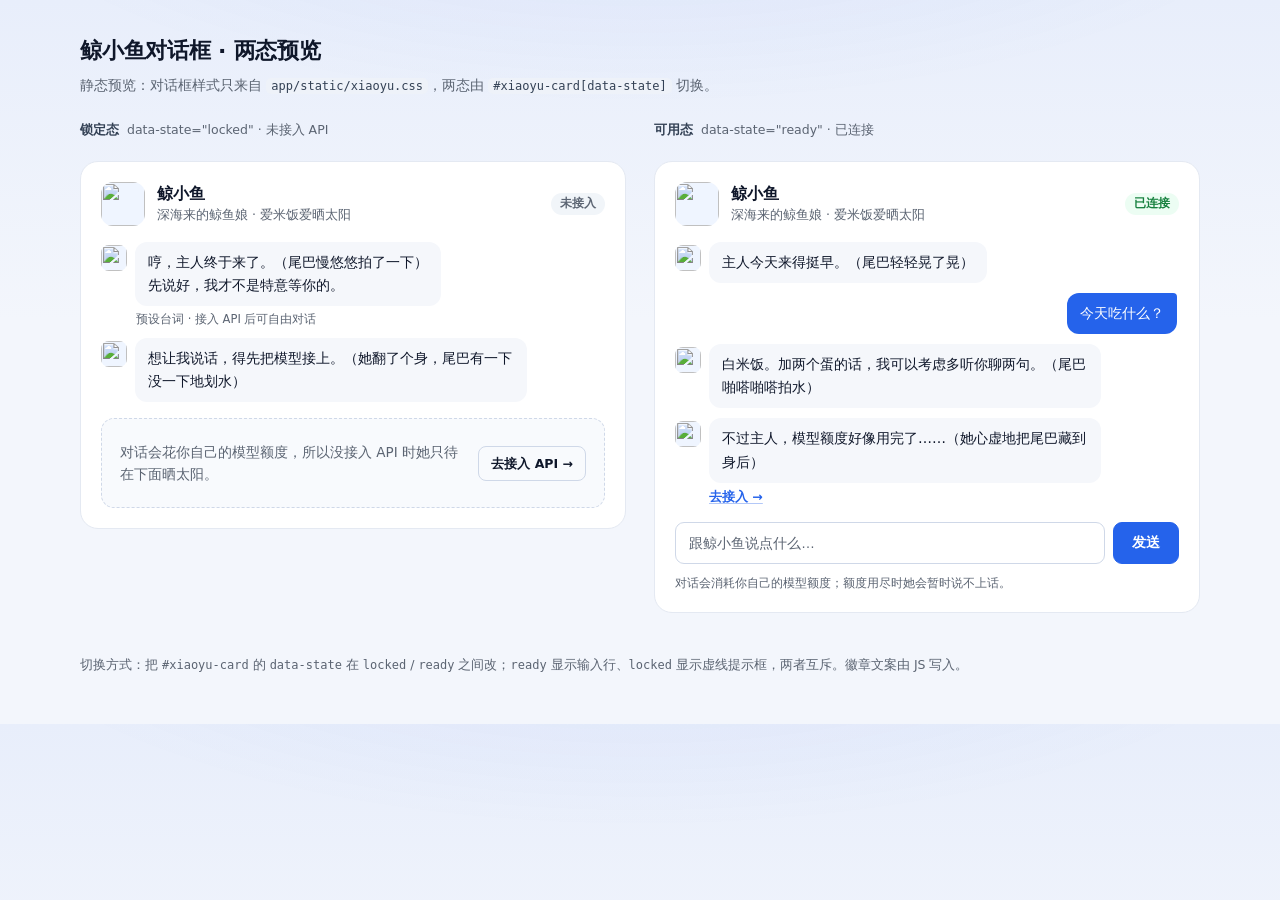
==== docs/xiaoyu-mockup.html @ 5e7a6b18 "feat(M11): 首页聚焦检索 + 鲸小鱼对话按接入状态锁定 + Key 配置收拢到 /connect - 形象：换成 Q 版开心表情透明底立绘（qwen-image-2.1-pro，448x73" ====
<!DOCTYPE html>
<html lang="zh-CN">
<head>
<meta charset="utf-8">
<meta name="viewport" content="width=device-width, initial-scale=1">
<title>鲸小鱼对话框 · 两态预览</title>

<!-- 预览页自带站内基础 tokens 与按钮样式，保证脱离 style.css 也能看到真实观感；
     鲸小鱼对话框本身的样式全部来自 ../app/static/xiaoyu.css。 -->
<style>
  :root {
    --bg: #f3f6fc;
    --card: #ffffff;
    --text: #0f172a;
    --text-2: #334155;
    --muted: #5b6472;
    --line: #e4e9f2;
    --line-strong: #cfd8e8;
    --primary: #2563eb;
    --primary-dark: #1e4fd0;
    --primary-soft: #eff5ff;
    --primary-line: #c7d8fb;
    --ok: #15803d;
    --ok-bg: #ecfdf3;
    --ok-line: #a7e3c0;
    --radius-lg: 18px;
    --radius: 13px;
    --radius-sm: 9px;
    --font: system-ui, -apple-system, "Segoe UI", "PingFang SC", "Microsoft YaHei", "Noto Sans SC", sans-serif;
  }

  * { box-sizing: border-box; }

  body {
    margin: 0;
    padding: 32px 24px 48px;
    color: var(--text);
    font-family: var(--font);
    font-size: 15px;
    line-height: 1.7;
    background:
      radial-gradient(1000px 380px at 50% -160px, rgba(37, 99, 235, .08), transparent 70%),
      linear-gradient(180deg, #e8eefb, var(--bg) 320px);
    -webkit-font-smoothing: antialiased;
  }

  .card {
    background: var(--card);
    border: 1px solid var(--line);
    border-radius: var(--radius-lg);
    padding: 26px 28px;
    margin: 20px 0;
    box-shadow: var(--shadow-1, 0 1px 2px rgba(15, 23, 42, .05), 0 2px 8px rgba(15, 23, 42, .04));
  }

  .btn {
    font: inherit;
    font-size: 15px;
    font-weight: 700;
    padding: 11px 20px;
    border-radius: 11px;
    border: 1px solid var(--line-strong);
    background: #fff;
    color: var(--text);
    cursor: pointer;
    display: inline-flex;
    align-items: center;
    justify-content: center;
    gap: 7px;
    text-decoration: none;
  }
  .btn-primary { background: var(--primary); border-color: var(--primary); color: #fff; }
  .btn-ghost { background: transparent; }
  .btn-small { padding: 5px 12px; font-size: 13px; border-radius: 8px; }

  /* ── 预览页自身排版（不进产品样式） ─────────────────────── */
  .demo { max-width: 1120px; margin: 0 auto; }
  .demo-head { margin-bottom: 22px; }
  .demo-title {
    margin: 0 0 6px;
    font-size: 22px;
    font-weight: 800;
    letter-spacing: -.01em;
  }
  .demo-sub {
    margin: 0;
    color: var(--muted);
    font-size: 13.5px;
    line-height: 1.6;
  }
  .demo-sub code,
  .demo-grid code {
    font-family: ui-monospace, "Cascadia Code", Consolas, monospace;
    font-size: 12px;
    padding: 1px 5px;
    border-radius: 5px;
    background: #eef2f9;
    color: var(--text-2);
  }
  .demo-grid {
    display: grid;
    grid-template-columns: 1fr 1fr;
    gap: 28px;
    align-items: start;
  }
  .demo-panel { min-width: 0; }
  .demo-state {
    display: flex;
    align-items: baseline;
    gap: 8px;
    margin: 0 0 2px;
    font-size: 13px;
    font-weight: 700;
    color: var(--text-2);
  }
  .demo-state span {
    font-weight: 500;
    color: var(--muted);
    font-size: 12.5px;
  }
  .demo-note {
    margin: 22px 0 0;
    color: var(--muted);
    font-size: 12.5px;
    line-height: 1.6;
  }
  .demo-note code { font-family: ui-monospace, Consolas, monospace; font-size: 12px; }

  @media (max-width: 860px) {
    body { padding: 20px 14px 36px; }
    .demo-grid { grid-template-columns: 1fr; gap: 8px; }
  }
</style>

<link rel="stylesheet" href="../app/static/xiaoyu.css">
</head>
<body>
<main class="demo">
  <header class="demo-head">
    <h1 class="demo-title">鲸小鱼对话框 · 两态预览</h1>
    <p class="demo-sub">静态预览：对话框样式只来自 <code>app/static/xiaoyu.css</code>，两态由 <code>#xiaoyu-card[data-state]</code> 切换。</p>
  </header>

  <!-- 演示页并排展示两态，因此两张卡片共用 id="xiaoyu-card"（真实页面只有一个）；浏览器会为两者同时应用同一套规则。 -->
  <div class="demo-grid">

    <!-- ① 锁定态 -->
    <section class="demo-panel">
      <p class="demo-state">锁定态 <span>data-state="locked" · 未接入 API</span></p>
      <section class="card xiaoyu-card" id="xiaoyu-card" data-state="locked">
        <div class="xiaoyu-head">
          <img class="xiaoyu-avatar" src="/static/img/whale-xiaoyu-avatar.png" alt="" aria-hidden="true" width="44" height="44" loading="lazy">
          <div class="xiaoyu-id">
            <h2 class="xiaoyu-name">鲸小鱼</h2>
            <p class="xiaoyu-tagline">深海来的鲸鱼娘 · 爱米饭爱晒太阳</p>
          </div>
          <span class="xiaoyu-state" id="xiaoyu-state">未接入</span>
        </div>
        <div class="xiaoyu-log" id="xiaoyu-log" aria-live="polite">
          <div class="xiaoyu-msg is-bot">
            <div class="xiaoyu-msg-avatar"><img class="xiaoyu-msg-avatar-img" src="/static/img/whale-xiaoyu-avatar.png" alt=""></div>
            <div class="xiaoyu-msg-main">
              <div class="xiaoyu-bubble">哼，主人终于来了。（尾巴慢悠悠拍了一下）
先说好，我才不是特意等你的。</div>
              <span class="xiaoyu-scripted">预设台词 · 接入 API 后可自由对话</span>
            </div>
          </div>
          <div class="xiaoyu-msg is-bot">
            <div class="xiaoyu-msg-avatar"><img class="xiaoyu-msg-avatar-img" src="/static/img/whale-xiaoyu-avatar.png" alt=""></div>
            <div class="xiaoyu-msg-main">
              <div class="xiaoyu-bubble">想让我说话，得先把模型接上。（她翻了个身，尾巴有一下没一下地划水）</div>
            </div>
          </div>
        </div>
        <div class="xiaoyu-locked" id="xiaoyu-locked">
          <p class="xiaoyu-locked-text">对话会花你自己的模型额度，所以没接入 API 时她只待在下面晒太阳。</p>
          <a class="btn btn-ghost btn-small" href="/connect">去接入 API →</a>
        </div>
        <form class="xiaoyu-form" id="xiaoyu-form" hidden>
          <input id="xiaoyu-input" type="text" maxlength="1000" placeholder="跟鲸小鱼说点什么…" autocomplete="off" aria-label="对鲸小鱼说话">
          <button class="btn btn-primary" id="xiaoyu-send" type="submit">发送</button>
        </form>
        <p class="hint xiaoyu-hint" id="xiaoyu-hint" hidden></p>
      </section>
    </section>

    <!-- ② 可用态 -->
    <section class="demo-panel">
      <p class="demo-state">可用态 <span>data-state="ready" · 已连接</span></p>
      <section class="card xiaoyu-card" id="xiaoyu-card" data-state="ready">
        <div class="xiaoyu-head">
          <img class="xiaoyu-avatar" src="/static/img/whale-xiaoyu-avatar.png" alt="" aria-hidden="true" width="44" height="44" loading="lazy">
          <div class="xiaoyu-id">
            <h2 class="xiaoyu-name">鲸小鱼</h2>
            <p class="xiaoyu-tagline">深海来的鲸鱼娘 · 爱米饭爱晒太阳</p>
          </div>
          <span class="xiaoyu-state" id="xiaoyu-state">已连接</span>
        </div>
        <div class="xiaoyu-log" id="xiaoyu-log" aria-live="polite">
          <div class="xiaoyu-msg is-bot">
            <div class="xiaoyu-msg-avatar"><img class="xiaoyu-msg-avatar-img" src="/static/img/whale-xiaoyu-avatar.png" alt=""></div>
            <div class="xiaoyu-msg-main">
              <div class="xiaoyu-bubble">主人今天来得挺早。（尾巴轻轻晃了晃）</div>
            </div>
          </div>
          <div class="xiaoyu-msg is-user">
            <div class="xiaoyu-msg-main">
              <div class="xiaoyu-bubble">今天吃什么？</div>
            </div>
          </div>
          <div class="xiaoyu-msg is-bot">
            <div class="xiaoyu-msg-avatar"><img class="xiaoyu-msg-avatar-img" src="/static/img/whale-xiaoyu-avatar.png" alt=""></div>
            <div class="xiaoyu-msg-main">
              <div class="xiaoyu-bubble">白米饭。加两个蛋的话，我可以考虑多听你聊两句。（尾巴啪嗒啪嗒拍水）</div>
            </div>
          </div>
          <div class="xiaoyu-msg is-bot">
            <div class="xiaoyu-msg-avatar"><img class="xiaoyu-msg-avatar-img" src="/static/img/whale-xiaoyu-avatar.png" alt=""></div>
            <div class="xiaoyu-msg-main">
              <div class="xiaoyu-bubble">不过主人，模型额度好像用完了……（她心虚地把尾巴藏到身后）</div>
              <a class="xiaoyu-link" href="/connect">去接入 →</a>
            </div>
          </div>
        </div>
        <div class="xiaoyu-locked" id="xiaoyu-locked">
          <p class="xiaoyu-locked-text">对话会花你自己的模型额度，所以没接入 API 时她只待在下面晒太阳。</p>
          <a class="btn btn-ghost btn-small" href="/connect">去接入 API →</a>
        </div>
        <form class="xiaoyu-form" id="xiaoyu-form">
          <input id="xiaoyu-input" type="text" maxlength="1000" placeholder="跟鲸小鱼说点什么…" autocomplete="off" aria-label="对鲸小鱼说话">
          <button class="btn btn-primary" id="xiaoyu-send" type="submit">发送</button>
        </form>
        <p class="hint xiaoyu-hint" id="xiaoyu-hint">对话会消耗你自己的模型额度；额度用尽时她会暂时说不上话。</p>
      </section>
    </section>

  </div>

  <p class="demo-note">切换方式：把 <code>#xiaoyu-card</code> 的 <code>data-state</code> 在 <code>locked</code> / <code>ready</code> 之间改；<code>ready</code> 显示输入行、<code>locked</code> 显示虚线提示框，两者互斥。徽章文案由 JS 写入。</p>
</main>
</body>
</html>
---- app/static/xiaoyu.css ----
/* ════════════════════════════════════════════════════════════════
   鲸小鱼对话框 · 简约版
   · 一层卡片、一条细描边：无渐变、无阴影堆叠、无彩色边条、无头像光环
   · 两态由 #xiaoyu-card[data-state="locked|ready"] 切换
   · 只用站内 CSS 变量；加载顺序需在 style.css 之后
   ════════════════════════════════════════════════════════════════ */

/* ── 外壳：压掉 .card 的厚内边距与投影，只留一条细描边 ───────── */
#xiaoyu-card {
  padding: 20px;
  margin: 20px 0;
  background: var(--card);
  border: 1px solid var(--line);
  border-radius: var(--radius-lg);
  box-shadow: none;
}

/* ── 头部一行：头像 + 名字/副标题 + 状态徽章，三者垂直居中 ────── */
#xiaoyu-card .xiaoyu-head {
  display: flex;
  align-items: center;
  gap: 12px;
}

#xiaoyu-card .xiaoyu-avatar {
  flex: 0 0 44px;
  width: 44px;
  height: 44px;
  border-radius: 12px;
  object-fit: cover;
  background: var(--primary-soft);
  border: 0;
  box-shadow: none;
}

#xiaoyu-card .xiaoyu-id {
  display: flex;
  flex-direction: column;
  gap: 1px;
  flex: 1 1 auto;
  min-width: 0;
}

#xiaoyu-card .xiaoyu-name {
  margin: 0;
  font-size: 16px;
  font-weight: 600;
  line-height: 1.3;
  letter-spacing: 0;
  color: var(--text);
}

#xiaoyu-card .xiaoyu-tagline {
  margin: 0;
  font-size: 12.5px;
  line-height: 1.5;
  color: var(--muted);
}

#xiaoyu-card .xiaoyu-state {
  flex: 0 0 auto;
  padding: 5px 9px;
  border-radius: 999px;
  font-size: 11.5px;
  font-weight: 600;
  line-height: 1;
  letter-spacing: .01em;
  white-space: nowrap;
}

#xiaoyu-card[data-state="locked"] .xiaoyu-state {
  background: #f1f5f9;
  /* 比 #64748b 略深：在 #f1f5f9 上 4.34:1 → 5.46:1，过 4.5:1 */
  color: var(--muted);
}

#xiaoyu-card[data-state="ready"] .xiaoyu-state {
  background: var(--ok-bg);
  color: var(--ok);
}

/* ── 消息区：一行一条，气泡最大 78% ──────────────────────────── */
#xiaoyu-card .xiaoyu-log {
  display: grid;
  gap: 10px;
  max-height: 280px;
  overflow-x: hidden;
  overflow-y: auto;
  margin-top: 16px;
  padding-right: 2px;
  scrollbar-width: thin;
}

#xiaoyu-card .xiaoyu-log:empty {
  display: none;
}

#xiaoyu-card .xiaoyu-msg {
  display: flex;
  align-items: flex-start;
  gap: 8px;
  min-width: 0;
}

#xiaoyu-card .xiaoyu-msg-avatar {
  flex: 0 0 26px;
  width: 26px;
  height: 26px;
  margin-top: 3px;
  border-radius: 8px;
  overflow: hidden;
  background: var(--primary-soft);
}

#xiaoyu-card .xiaoyu-msg-avatar-img {
  display: block;
  width: 100%;
  height: 100%;
  object-fit: cover;
}

#xiaoyu-card .xiaoyu-msg-main {
  display: flex;
  flex-direction: column;
  align-items: flex-start;
  gap: 5px;
  min-width: 0;
  max-width: 78%;
}

#xiaoyu-card .xiaoyu-bubble {
  max-width: 100%;
  padding: 9px 13px;
  border-radius: 12px;
  font-size: 14px;
  line-height: 1.65;
  color: var(--text);
  background: #f5f7fb;
  white-space: pre-wrap;
  overflow-wrap: anywhere;
  word-break: break-word;
}

#xiaoyu-card .xiaoyu-msg.is-user {
  flex-direction: row-reverse;
}

#xiaoyu-card .xiaoyu-msg.is-user .xiaoyu-msg-main {
  align-items: flex-end;
}

#xiaoyu-card .xiaoyu-msg.is-user .xiaoyu-msg-avatar {
  display: none;
}

#xiaoyu-card .xiaoyu-msg.is-user .xiaoyu-bubble {
  background: var(--primary);
  color: #fff;
  border-top-right-radius: 4px;
}

#xiaoyu-card .xiaoyu-scripted {
  padding-left: 1px;
  font-size: 11.5px;
  line-height: 1.45;
  color: var(--muted);
}

#xiaoyu-card .xiaoyu-link {
  font-size: 12.5px;
  font-weight: 600;
  line-height: 1.45;
  color: var(--primary);
  text-decoration: underline;
  text-decoration-thickness: 1px;
  text-underline-offset: 2px;
  text-decoration-color: rgba(37, 99, 235, .35);
}

#xiaoyu-card .xiaoyu-link:hover {
  text-decoration-color: currentColor;
}

/* ── 锁定态：虚线提示框替代输入行，别让卡片显得空 ───────────── */
#xiaoyu-card .xiaoyu-locked {
  display: flex;
  align-items: center;
  justify-content: space-between;
  gap: 14px;
  min-height: 90px;
  margin-top: 16px;
  padding: 16px 18px;
  border: 1px dashed var(--line-strong);
  border-radius: var(--radius);
  background: #f8fafd;
}

#xiaoyu-card .xiaoyu-locked-text {
  margin: 0;
  max-width: 46ch;
  font-size: 13.5px;
  line-height: 1.65;
  color: var(--muted);
}

#xiaoyu-card .xiaoyu-locked a {
  flex: 0 0 auto;
  padding: 6px 12px;
  font-size: 12.5px;
  white-space: nowrap;
}

/* ── 可用态：输入行 + 极简 hint ──────────────────────────────── */
#xiaoyu-card .xiaoyu-form {
  display: flex;
  align-items: center;
  gap: 8px;
  margin-top: 16px;
}

#xiaoyu-card[data-state="ready"] .xiaoyu-form {
  display: flex;
}

#xiaoyu-card[data-state="locked"] .xiaoyu-form {
  display: none;
}

#xiaoyu-card[data-state="ready"] .xiaoyu-locked {
  display: none;
}

#xiaoyu-card #xiaoyu-form input {
  flex: 1 1 auto;
  min-width: 0;
  height: 42px;
  padding: 0 13px;
  font-size: 14px;
  color: var(--text);
  background: var(--card);
  border: 1px solid var(--line-strong);
  border-radius: var(--radius-sm);
}

#xiaoyu-card #xiaoyu-form input::placeholder {
  color: var(--muted);
}

#xiaoyu-card #xiaoyu-form input:focus {
  outline: none;
  border-color: var(--primary);
  box-shadow: 0 0 0 3px rgba(37, 99, 235, .16);
}

#xiaoyu-card #xiaoyu-form button {
  flex: 0 0 auto;
  height: 42px;
  padding: 0 18px;
  border-radius: var(--radius-sm);
  font-size: 14px;
  font-weight: 600;
  box-shadow: none;
}

#xiaoyu-card #xiaoyu-form button:disabled {
  opacity: .55;
  cursor: not-allowed;
}

#xiaoyu-card .xiaoyu-hint {
  margin: 10px 0 0;
  font-size: 12px;
  line-height: 1.55;
  color: var(--muted);
}

/* ── 窄屏：留白收紧，气泡放宽到 86% ─────────────────────────── */
@media (max-width: 680px) {
  #xiaoyu-card {
    padding: 16px;
  }

  #xiaoyu-card .xiaoyu-avatar {
    flex-basis: 40px;
    width: 40px;
    height: 40px;
    border-radius: 10px;
  }

  #xiaoyu-card .xiaoyu-msg-main {
    max-width: 86%;
  }

  #xiaoyu-card .xiaoyu-log {
    max-height: 240px;
  }

  #xiaoyu-card .xiaoyu-locked {
    flex-direction: column;
    align-items: flex-start;
    gap: 10px;
    min-height: 0;
    padding: 14px;
  }

  #xiaoyu-card .xiaoyu-locked-text {
    max-width: none;
  }
}
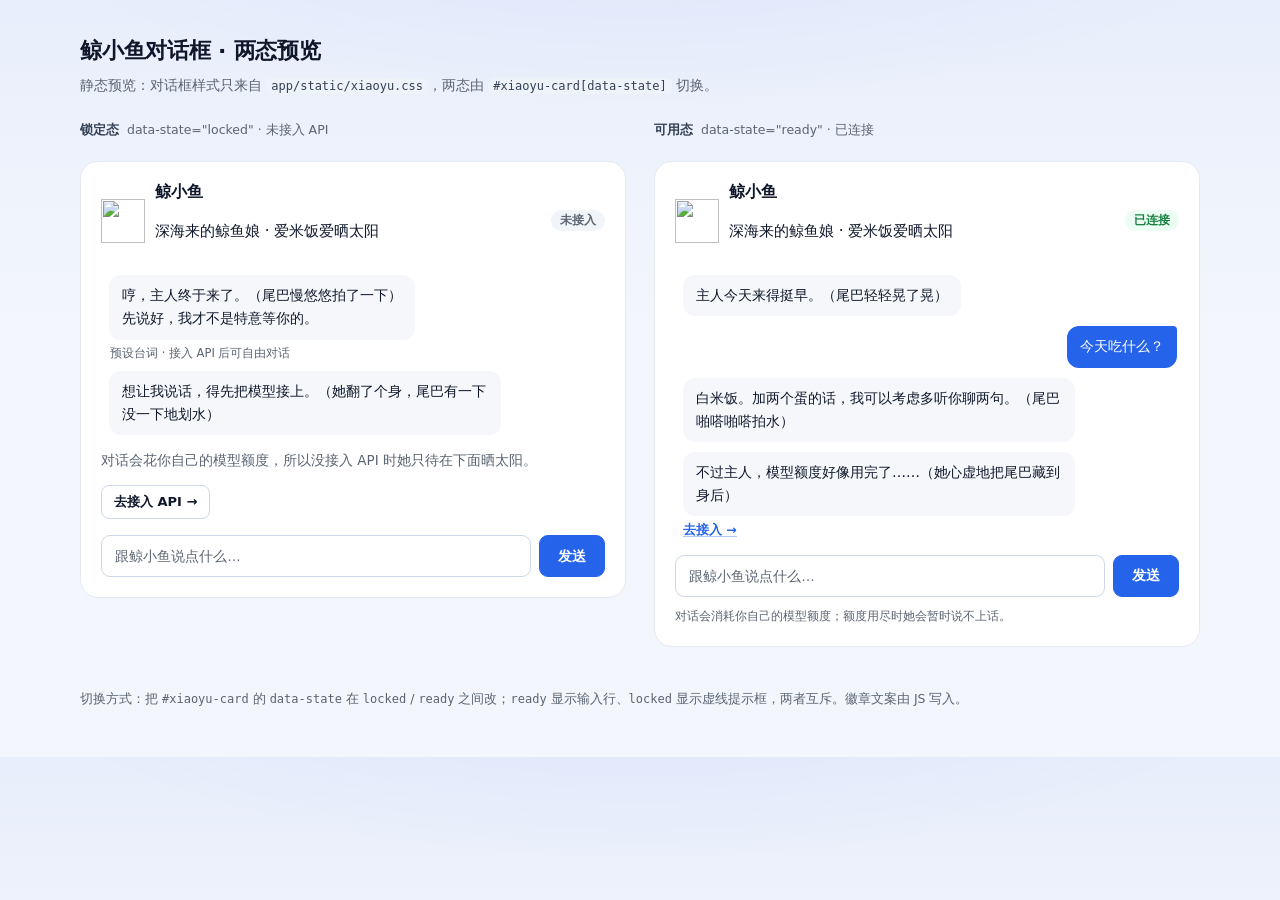
==== commit fe1b9bae: "feat(M13): 按用户参考图重画鲸小鱼立绘、底纹与空态图，清理废弃素材 - 新增 whale-xiaoyu-search-q3.png（448×599 透明底，59KB）：用 qwen-imag" ====
--- a/docs/xiaoyu-mockup.html
+++ b/docs/xiaoyu-mockup.html
@@ -149,7 +149,7 @@
       <p class="demo-state">锁定态 <span>data-state="locked" · 未接入 API</span></p>
       <section class="card xiaoyu-card" id="xiaoyu-card" data-state="locked">
         <div class="xiaoyu-head">
-          <img class="xiaoyu-avatar" src="/static/img/whale-xiaoyu-avatar.png" alt="" aria-hidden="true" width="44" height="44" loading="lazy">
+          <img class="xiaoyu-avatar" src="/static/img/whale-xiaoyu-search-q3.png" alt="" aria-hidden="true" width="44" height="44" loading="lazy">
           <div class="xiaoyu-id">
             <h2 class="xiaoyu-name">鲸小鱼</h2>
             <p class="xiaoyu-tagline">深海来的鲸鱼娘 · 爱米饭爱晒太阳</p>
@@ -158,7 +158,7 @@
         </div>
         <div class="xiaoyu-log" id="xiaoyu-log" aria-live="polite">
           <div class="xiaoyu-msg is-bot">
-            <div class="xiaoyu-msg-avatar"><img class="xiaoyu-msg-avatar-img" src="/static/img/whale-xiaoyu-avatar.png" alt=""></div>
+            <div class="xiaoyu-msg-avatar"><img class="xiaoyu-msg-avatar-img" src="/static/img/whale-xiaoyu-search-q3.png" alt=""></div>
             <div class="xiaoyu-msg-main">
               <div class="xiaoyu-bubble">哼，主人终于来了。（尾巴慢悠悠拍了一下）
 先说好，我才不是特意等你的。</div>
@@ -166,7 +166,7 @@
             </div>
           </div>
           <div class="xiaoyu-msg is-bot">
-            <div class="xiaoyu-msg-avatar"><img class="xiaoyu-msg-avatar-img" src="/static/img/whale-xiaoyu-avatar.png" alt=""></div>
+            <div class="xiaoyu-msg-avatar"><img class="xiaoyu-msg-avatar-img" src="/static/img/whale-xiaoyu-search-q3.png" alt=""></div>
             <div class="xiaoyu-msg-main">
               <div class="xiaoyu-bubble">想让我说话，得先把模型接上。（她翻了个身，尾巴有一下没一下地划水）</div>
             </div>
@@ -189,7 +189,7 @@
       <p class="demo-state">可用态 <span>data-state="ready" · 已连接</span></p>
       <section class="card xiaoyu-card" id="xiaoyu-card" data-state="ready">
         <div class="xiaoyu-head">
-          <img class="xiaoyu-avatar" src="/static/img/whale-xiaoyu-avatar.png" alt="" aria-hidden="true" width="44" height="44" loading="lazy">
+          <img class="xiaoyu-avatar" src="/static/img/whale-xiaoyu-search-q3.png" alt="" aria-hidden="true" width="44" height="44" loading="lazy">
           <div class="xiaoyu-id">
             <h2 class="xiaoyu-name">鲸小鱼</h2>
             <p class="xiaoyu-tagline">深海来的鲸鱼娘 · 爱米饭爱晒太阳</p>
@@ -198,7 +198,7 @@
         </div>
         <div class="xiaoyu-log" id="xiaoyu-log" aria-live="polite">
           <div class="xiaoyu-msg is-bot">
-            <div class="xiaoyu-msg-avatar"><img class="xiaoyu-msg-avatar-img" src="/static/img/whale-xiaoyu-avatar.png" alt=""></div>
+            <div class="xiaoyu-msg-avatar"><img class="xiaoyu-msg-avatar-img" src="/static/img/whale-xiaoyu-search-q3.png" alt=""></div>
             <div class="xiaoyu-msg-main">
               <div class="xiaoyu-bubble">主人今天来得挺早。（尾巴轻轻晃了晃）</div>
             </div>
@@ -209,13 +209,13 @@
             </div>
           </div>
           <div class="xiaoyu-msg is-bot">
-            <div class="xiaoyu-msg-avatar"><img class="xiaoyu-msg-avatar-img" src="/static/img/whale-xiaoyu-avatar.png" alt=""></div>
+            <div class="xiaoyu-msg-avatar"><img class="xiaoyu-msg-avatar-img" src="/static/img/whale-xiaoyu-search-q3.png" alt=""></div>
             <div class="xiaoyu-msg-main">
               <div class="xiaoyu-bubble">白米饭。加两个蛋的话，我可以考虑多听你聊两句。（尾巴啪嗒啪嗒拍水）</div>
             </div>
           </div>
           <div class="xiaoyu-msg is-bot">
-            <div class="xiaoyu-msg-avatar"><img class="xiaoyu-msg-avatar-img" src="/static/img/whale-xiaoyu-avatar.png" alt=""></div>
+            <div class="xiaoyu-msg-avatar"><img class="xiaoyu-msg-avatar-img" src="/static/img/whale-xiaoyu-search-q3.png" alt=""></div>
             <div class="xiaoyu-msg-main">
               <div class="xiaoyu-bubble">不过主人，模型额度好像用完了……（她心虚地把尾巴藏到身后）</div>
               <a class="xiaoyu-link" href="/connect">去接入 →</a>
--- a/app/static/xiaoyu.css
+++ b/app/static/xiaoyu.css
@@ -19,18 +19,7 @@
 #xiaoyu-card .xiaoyu-head {
   display: flex;
   align-items: center;
-  gap: 12px;
-}
-
-#xiaoyu-card .xiaoyu-avatar {
-  flex: 0 0 44px;
-  width: 44px;
-  height: 44px;
-  border-radius: 12px;
-  object-fit: cover;
-  background: var(--primary-soft);
-  border: 0;
-  box-shadow: none;
+  gap: 10px;
 }
 
 #xiaoyu-card .xiaoyu-id {
@@ -48,13 +37,6 @@
   line-height: 1.3;
   letter-spacing: 0;
   color: var(--text);
-}
-
-#xiaoyu-card .xiaoyu-tagline {
-  margin: 0;
-  font-size: 12.5px;
-  line-height: 1.5;
-  color: var(--muted);
 }
 
 #xiaoyu-card .xiaoyu-state {
@@ -100,23 +82,6 @@
   align-items: flex-start;
   gap: 8px;
   min-width: 0;
-}
-
-#xiaoyu-card .xiaoyu-msg-avatar {
-  flex: 0 0 26px;
-  width: 26px;
-  height: 26px;
-  margin-top: 3px;
-  border-radius: 8px;
-  overflow: hidden;
-  background: var(--primary-soft);
-}
-
-#xiaoyu-card .xiaoyu-msg-avatar-img {
-  display: block;
-  width: 100%;
-  height: 100%;
-  object-fit: cover;
 }
 
 #xiaoyu-card .xiaoyu-msg-main {
@@ -149,10 +114,6 @@
   align-items: flex-end;
 }
 
-#xiaoyu-card .xiaoyu-msg.is-user .xiaoyu-msg-avatar {
-  display: none;
-}
-
 #xiaoyu-card .xiaoyu-msg.is-user .xiaoyu-bubble {
   background: var(--primary);
   color: #fff;
@@ -183,30 +144,15 @@
 
 /* ── 锁定态：虚线提示框替代输入行，别让卡片显得空 ───────────── */
 #xiaoyu-card .xiaoyu-locked {
-  display: flex;
-  align-items: center;
-  justify-content: space-between;
-  gap: 14px;
-  min-height: 90px;
-  margin-top: 16px;
-  padding: 16px 18px;
-  border: 1px dashed var(--line-strong);
-  border-radius: var(--radius);
-  background: #f8fafd;
-}
-
-#xiaoyu-card .xiaoyu-locked-text {
-  margin: 0;
-  max-width: 46ch;
+  margin: 12px 0 0;
   font-size: 13.5px;
-  line-height: 1.65;
-  color: var(--muted);
-}
+  line-height: 1.7;
+  color: var(--muted);
+}
+
+
 
 #xiaoyu-card .xiaoyu-locked a {
-  flex: 0 0 auto;
-  padding: 6px 12px;
-  font-size: 12.5px;
   white-space: nowrap;
 }
 
@@ -223,11 +169,19 @@
 }
 
 #xiaoyu-card[data-state="locked"] .xiaoyu-form {
-  display: none;
+  display: flex;
 }
 
 #xiaoyu-card[data-state="ready"] .xiaoyu-locked {
   display: none;
+}
+
+/* 禁用态输入行：虚线边框 + 灰字，明确「还没接通」 */
+#xiaoyu-card #xiaoyu-form input:disabled {
+  background: #f8fafd;
+  border-style: dashed;
+  color: var(--muted);
+  cursor: not-allowed;
 }
 
 #xiaoyu-card #xiaoyu-form input {
@@ -262,8 +216,12 @@
   box-shadow: none;
 }
 
+/* 未接通时发送键要一眼看出「按不了」：中性灰填充，不用品牌蓝 */
 #xiaoyu-card #xiaoyu-form button:disabled {
-  opacity: .55;
+  background: var(--line);
+  border: 1px solid var(--line-strong);
+  color: var(--muted);
+  box-shadow: none;
   cursor: not-allowed;
 }
 
@@ -280,14 +238,7 @@
     padding: 16px;
   }
 
-  #xiaoyu-card .xiaoyu-avatar {
-    flex-basis: 40px;
-    width: 40px;
-    height: 40px;
-    border-radius: 10px;
-  }
-
-  #xiaoyu-card .xiaoyu-msg-main {
+    #xiaoyu-card .xiaoyu-msg-main {
     max-width: 86%;
   }
 
@@ -295,13 +246,6 @@
     max-height: 240px;
   }
 
-  #xiaoyu-card .xiaoyu-locked {
-    flex-direction: column;
-    align-items: flex-start;
-    gap: 10px;
-    min-height: 0;
-    padding: 14px;
-  }
 
   #xiaoyu-card .xiaoyu-locked-text {
     max-width: none;
